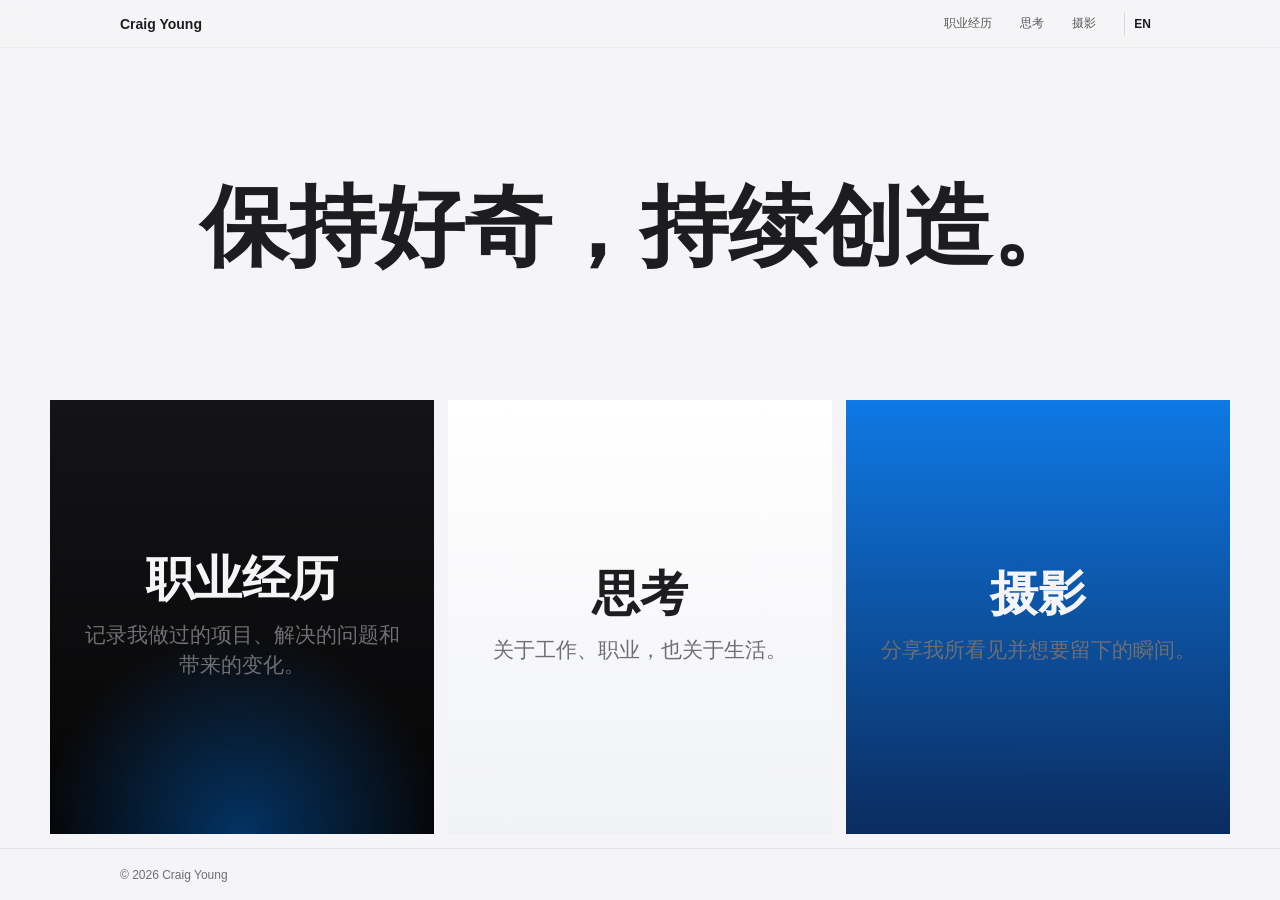
==== index.html @ 4dbf5811 "Fit homepage and footer into one viewport" ====
<!doctype html>
<html lang="zh-CN">
  <head>
    <meta charset="utf-8">
    <meta name="viewport" content="width=device-width, initial-scale=1">
    <title>Craig Young | 职业作品集</title>
    <link rel="stylesheet" href="styles.css">
    <script src="language.js" defer></script>
  </head>
  <body class="home-page">
    <header class="site-header">
      <a class="brand" href="index.html" data-i18n-aria-label="homeLabel">Craig Young</a>
      <nav class="nav" data-i18n-aria-label="navLabel" aria-label="主导航">
        <a href="experiences.html" data-i18n="navExperiences">经历</a>
        <a href="thinking.html" data-i18n="navThinking">思考</a>
        <a href="photography.html" data-i18n="navPhotography">摄影</a>
        <button class="language-toggle" type="button" data-language-toggle aria-label="Switch to English">EN</button>
      </nav>
    </header>

    <main id="top" class="home-main">
      <section class="hero quote-hero">
        <h1><span data-i18n="heroQuoteLead">保持好奇，</span><span data-i18n="heroQuoteEnd">持续创造。</span></h1>
      </section>

      <section id="sections" class="product-showcase home-sections">
        <div class="home-section-grid">
          <a class="product-card product-card-dark" href="experiences.html">
            <div class="product-copy">
              <h2 data-i18n="navExperiences">职业经历</h2>
              <p data-i18n="experienceCard">记录我做过的项目、解决的问题和带来的变化。</p>
            </div>
          </a>

          <a class="product-card product-card-light" href="thinking.html">
            <div class="product-copy">
              <h2 data-i18n="navThinking">思考</h2>
              <p data-i18n="thinkingCard">关于工作、职业，也关于生活。</p>
            </div>
          </a>

          <a class="product-card product-card-blue" href="photography.html">
            <div class="product-copy">
              <h2 data-i18n="navPhotography">摄影</h2>
              <p data-i18n="photographyCard">分享我所看见并想要留下的瞬间。</p>
            </div>
          </a>
        </div>
      </section>

    </main>
    <footer class="site-footer">
      <p>© 2026 Craig Young</p>
    </footer>
  </body>
</html>
---- styles.css ----
:root {
  color-scheme: light;
  --ink: #1d1d1f;
  --muted: #6e6e73;
  --subtle: #f5f5f7;
  --line: rgba(0, 0, 0, 0.08);
  --blue: #0071e3;
  --deep: #08080a;
  --card: #ffffff;
}

* {
  box-sizing: border-box;
}

html {
  scroll-behavior: smooth;
}

body {
  margin: 0;
  color: var(--ink);
  background: var(--subtle);
  font-family: -apple-system, BlinkMacSystemFont, "SF Pro Display", "SF Pro Text", "Segoe UI", sans-serif;
  text-rendering: optimizeLegibility;
}

.home-page {
  display: grid;
  grid-template-rows: 48px minmax(0, 1fr) 52px;
  min-height: 100svh;
}

.home-page .site-header {
  position: relative;
}

.home-main {
  display: grid;
  grid-template-rows: 44% 56%;
  min-height: 0;
}

a {
  color: inherit;
  text-decoration: none;
}

.site-header {
  position: sticky;
  top: 0;
  z-index: 10;
  display: flex;
  align-items: center;
  justify-content: space-between;
  height: 48px;
  padding: 0 max(22px, calc((100vw - 1040px) / 2));
  border-bottom: 1px solid rgba(0, 0, 0, 0.04);
  background: rgba(245, 245, 247, 0.72);
  backdrop-filter: saturate(180%) blur(18px);
}

.brand {
  font-size: 14px;
  font-weight: 600;
}

.nav {
  display: flex;
  align-items: center;
  gap: 28px;
  color: rgba(29, 29, 31, 0.72);
  font-size: 12px;
}

.nav a:hover {
  color: var(--ink);
}

.nav a[aria-current="page"] {
  color: var(--ink);
  font-weight: 600;
}

.language-toggle {
  min-width: 36px;
  padding: 5px 0;
  border: 0;
  border-left: 1px solid rgba(0, 0, 0, 0.12);
  color: var(--ink);
  background: transparent;
  font: inherit;
  font-weight: 600;
  cursor: pointer;
}

.hero {
  display: grid;
  place-items: center;
  min-height: 78svh;
  padding: 112px 22px 84px;
  text-align: center;
}

.quote-hero {
  min-height: 72svh;
}

.home-page .quote-hero {
  min-height: 0;
  height: 100%;
  padding: 28px 22px 22px;
}

.quote-hero h1 {
  max-width: 920px;
  margin-bottom: 0;
  font-size: clamp(52px, 7vw, 88px);
}

.page-hero {
  width: min(1040px, calc(100% - 44px));
  margin: 0 auto;
  padding: 76px 0 34px;
  text-align: left;
}

.kicker {
  margin: 0 0 16px;
  color: var(--muted);
  font-size: 17px;
  font-weight: 600;
  line-height: 1.35;
}

h1,
h2,
h3,
p {
  margin-top: 0;
}

h1 {
  max-width: 980px;
  margin-bottom: 24px;
  font-size: clamp(48px, 8vw, 96px);
  font-weight: 700;
  line-height: 1.02;
  letter-spacing: 0;
}

.page-hero h1 {
  margin-bottom: 14px;
  font-size: clamp(34px, 4.5vw, 50px);
  line-height: 1.08;
}

.hero-text {
  max-width: 720px;
  margin: 0 auto;
  color: var(--muted);
  font-size: clamp(21px, 3vw, 28px);
  font-weight: 500;
  line-height: 1.45;
}

.page-hero .hero-text {
  max-width: 680px;
  margin: 0;
  font-size: clamp(17px, 2vw, 20px);
  line-height: 1.5;
}

.statement {
  display: grid;
  place-items: center;
  padding: 38px 22px 110px;
}

.statement p {
  max-width: 860px;
  margin: 0;
  color: var(--ink);
  font-size: clamp(28px, 5vw, 56px);
  font-weight: 650;
  line-height: 1.12;
  letter-spacing: 0;
  text-align: center;
}

.product-showcase {
  width: min(1180px, calc(100% - 28px));
  margin: 0 auto;
  padding-bottom: 14px;
}

.home-sections {
  height: 100%;
  padding-bottom: 14px;
}

.home-section-grid {
  display: grid;
  grid-template-columns: repeat(3, minmax(0, 1fr));
  gap: 14px;
  height: 100%;
}

.home-section-grid .product-card {
  min-height: 0;
  height: 100%;
  margin-bottom: 0;
}

.home-section-grid .product-copy {
  align-self: center;
  padding: 28px;
}

.home-section-grid .product-copy h2 {
  font-size: clamp(32px, 4vw, 48px);
}

.home-section-grid .product-copy p:not(.kicker) {
  font-size: clamp(17px, 1.7vw, 21px);
}

.product-card {
  position: relative;
  overflow: hidden;
  display: grid;
  min-height: 620px;
  margin-bottom: 14px;
  border-radius: 0;
  background: var(--card);
}

a.product-card {
  transition: transform 180ms ease, filter 180ms ease;
}

a.product-card:hover {
  transform: translateY(-2px);
  filter: brightness(0.98);
}

.product-card-dark {
  color: #f5f5f7;
  background:
    radial-gradient(circle at 50% 100%, rgba(0, 113, 227, 0.42), transparent 42%),
    linear-gradient(180deg, #141416, #050506);
}

.product-card-dark .kicker,
.product-card-dark p {
  color: rgba(245, 245, 247, 0.74);
}

.product-copy {
  position: relative;
  z-index: 2;
  max-width: 720px;
  margin: 0 auto;
  padding: 74px 28px;
  text-align: center;
}

.product-copy h2,
.story-section h2,
.notes-section h2 {
  margin-bottom: 16px;
  font-size: clamp(42px, 7vw, 76px);
  font-weight: 700;
  line-height: 1.04;
  letter-spacing: 0;
}

.product-copy p:not(.kicker),
.notes-section > p {
  margin-bottom: 0;
  color: var(--muted);
  font-size: clamp(20px, 2.5vw, 26px);
  font-weight: 500;
  line-height: 1.45;
}

.product-visual {
  position: absolute;
  inset: auto 0 58px;
  display: grid;
  place-items: center;
  height: 260px;
}

.product-visual span {
  position: absolute;
  width: min(72vw, 720px);
  height: 160px;
  border: 1px solid rgba(255, 255, 255, 0.16);
  border-radius: 999px;
  transform: rotate(var(--rotate));
}

.product-visual span:nth-child(1) {
  --rotate: 0deg;
}

.product-visual span:nth-child(2) {
  --rotate: 9deg;
  width: min(68vw, 640px);
}

.product-visual span:nth-child(3) {
  --rotate: -9deg;
  width: min(64vw, 580px);
}

.product-grid {
  display: grid;
  grid-template-columns: repeat(2, minmax(0, 1fr));
  gap: 14px;
}

.product-grid .product-card {
  min-height: 560px;
  margin-bottom: 0;
}

.product-card-wide {
  min-height: 460px;
}

.product-card-light {
  background:
    linear-gradient(180deg, #ffffff, #f1f2f5);
}

.product-card-blue {
  color: #f5f5f7;
  background:
    linear-gradient(180deg, rgba(0, 113, 227, 0.94), #0b2c5f);
}

.product-card-blue .kicker,
.product-card-blue p {
  color: rgba(245, 245, 247, 0.78);
}

.story-section {
  width: min(1040px, calc(100% - 44px));
  margin: 0 auto;
  padding: 128px 0 116px;
  text-align: center;
}

.story-section h2 {
  max-width: 760px;
  margin-right: auto;
  margin-left: auto;
}

.story-list {
  display: grid;
  grid-template-columns: repeat(5, minmax(0, 1fr));
  gap: 1px;
  margin-top: 52px;
  overflow: hidden;
  border: 1px solid var(--line);
  background: var(--line);
}

.story-list article {
  min-height: 260px;
  padding: 28px 20px;
  background: #fff;
  text-align: left;
}

.story-list span {
  display: block;
  margin-bottom: 82px;
  color: var(--blue);
  font-size: 13px;
  font-weight: 700;
}

.story-list h3 {
  margin-bottom: 10px;
  font-size: 24px;
  line-height: 1.12;
}

.story-list p {
  margin: 0;
  color: var(--muted);
  font-size: 15px;
  line-height: 1.5;
}

.notes-section {
  display: grid;
  grid-template-columns: 0.95fr 1fr;
  align-items: end;
  gap: 48px;
  width: min(1040px, calc(100% - 44px));
  margin: 0 auto 14px;
  padding: 82px 56px;
  background: #fff;
}

.secondary-page {
  background: #fff;
}

.secondary-page .page-hero {
  border-bottom: 1px solid var(--line);
}

.experiences-page .page-hero,
.detail-page .page-hero {
  text-align: center;
}

.experiences-page .page-hero .hero-text,
.detail-page .page-hero .hero-text {
  margin-right: auto;
  margin-left: auto;
}

.notes-section h2 {
  margin-bottom: 0;
}

.case-board,
.note-board {
  width: min(1040px, calc(100% - 44px));
  margin: 0 auto 14px;
}

.secondary-page .case-board,
.secondary-page .note-board,
.secondary-page .page-story {
  margin-bottom: 72px;
}

.secondary-page .case-board {
  margin-bottom: 0;
}

.experiences-page .case-board {
  width: min(760px, calc(100% - 44px));
}

.secondary-page .note-board article {
  background: var(--subtle);
}

.photography-page .page-hero {
  text-align: center;
}

.photography-page .page-hero .hero-text {
  margin-right: auto;
  margin-left: auto;
}

.photography-placeholder {
  display: grid;
  place-items: center;
  width: min(1040px, calc(100% - 44px));
  min-height: 360px;
  margin: 0 auto 72px;
  background: var(--subtle);
  color: var(--muted);
  font-size: 17px;
}

.site-footer {
  display: flex;
  align-items: center;
  min-height: 52px;
  padding: 0 max(22px, calc((100vw - 1040px) / 2));
  border-top: 1px solid var(--line);
  color: var(--muted);
  background: var(--subtle);
}

.site-footer p {
  margin: 0;
  font-size: 12px;
  line-height: 1;
}

.case-row {
  position: relative;
  display: grid;
  grid-template-columns: minmax(220px, 0.62fr) 1fr;
  align-items: start;
  gap: 36px;
  min-height: auto;
  margin-bottom: 0;
  padding: 36px 54px 36px 0;
  border-bottom: 1px solid var(--line);
  background: #fff;
}

.experiences-page .case-row {
  grid-template-columns: 1fr;
  gap: 18px;
  padding: 48px 54px;
  text-align: center;
}

.experiences-page .case-row .kicker {
  margin-bottom: 12px;
}

.experiences-page .case-row > p {
  max-width: 620px;
  margin-right: auto;
  margin-left: auto;
}

.case-row::after {
  position: absolute;
  top: 50%;
  right: 4px;
  color: var(--muted);
  font-size: 24px;
  content: "→";
  transform: translateY(-50%);
  transition: color 180ms ease, transform 180ms ease;
}

.case-row:hover::after,
.case-row:focus-visible::after {
  color: var(--blue);
  transform: translate(4px, -50%);
}

.case-row:focus-visible {
  outline: 2px solid var(--blue);
  outline-offset: 4px;
}

.case-row h2,
.note-board h2 {
  margin-bottom: 0;
  font-size: clamp(24px, 3vw, 36px);
  font-weight: 650;
  line-height: 1.16;
  letter-spacing: 0;
}

.case-row > p {
  margin: 0;
  color: var(--muted);
  font-size: 17px;
  font-weight: 450;
  line-height: 1.6;
}

.detail-hero {
  padding-top: 50px;
  padding-bottom: 48px;
}

.back-link {
  display: block;
  margin-bottom: 72px;
  color: var(--blue);
  font-size: 14px;
  font-weight: 600;
  text-align: left;
}

.detail-content {
  width: min(760px, calc(100% - 44px));
  margin: 0 auto 80px;
}

.detail-section {
  display: grid;
  grid-template-columns: 1fr;
  gap: 26px;
  padding: 68px 0;
  border-bottom: 1px solid var(--line);
  text-align: center;
}

.detail-section span {
  display: block;
  margin-bottom: 18px;
  color: var(--blue);
  font-size: 13px;
  font-weight: 700;
}

.detail-section h2 {
  margin-bottom: 0;
  font-size: clamp(26px, 3vw, 38px);
  line-height: 1.12;
}

.detail-section > p {
  max-width: 680px;
  margin: 0 auto;
  color: var(--muted);
  font-size: clamp(18px, 2vw, 21px);
  line-height: 1.65;
}

.page-story {
  padding-top: 84px;
  padding-bottom: 0;
  text-align: left;
}

.page-story > .kicker,
.page-story > h2 {
  text-align: left;
}

.page-story > h2 {
  max-width: 720px;
  margin: 0 0 44px;
  font-size: clamp(30px, 4vw, 48px);
  line-height: 1.1;
}

.page-story .story-list {
  grid-template-columns: 1fr;
  gap: 0;
  margin-top: 0;
  border: 0;
  background: transparent;
}

.page-story .story-list article {
  display: grid;
  grid-template-columns: 72px minmax(140px, 0.35fr) 1fr;
  align-items: baseline;
  gap: 24px;
  min-height: 0;
  padding: 28px 0;
  border-bottom: 1px solid var(--line);
}

.page-story .story-list span {
  margin-bottom: 0;
}

.page-story .story-list h3 {
  margin-bottom: 0;
}

.page-story .story-list p {
  font-size: 17px;
}

.note-board {
  display: grid;
  grid-template-columns: repeat(3, minmax(0, 1fr));
  gap: 14px;
}

.note-board article {
  display: flex;
  flex-direction: column;
  justify-content: space-between;
  min-height: 420px;
  padding: 36px;
  background: #fff;
}

.note-board h2 {
  font-size: clamp(24px, 3vw, 34px);
}

@media (max-width: 900px) {
  .home-section-grid,
  .product-grid,
  .story-list,
  .notes-section,
  .case-row,
  .note-board {
    grid-template-columns: 1fr;
  }

  .home-main {
    grid-template-rows: 34% 66%;
  }

  .home-section-grid {
    grid-template-rows: repeat(3, minmax(0, 1fr));
    gap: 8px;
  }

  .home-section-grid .product-copy {
    padding: 18px 24px;
  }

  .story-list article {
    min-height: 180px;
  }

  .page-story .story-list article {
    grid-template-columns: 56px minmax(120px, 0.4fr) 1fr;
  }

  .story-list span {
    margin-bottom: 44px;
  }

  .notes-section {
    padding: 64px 28px;
  }

  .case-row {
    padding: 28px 48px 28px 0;
  }

  .experiences-page .case-row {
    padding: 42px 48px;
  }

  .note-board article {
    min-height: 260px;
  }
}

@media (max-width: 640px) {
  .site-header {
    padding: 0 16px;
  }

  .nav {
    gap: 13px;
    font-size: 11px;
  }

  .language-toggle {
    min-width: 30px;
  }

  .hero {
    min-height: 70svh;
    padding-top: 86px;
  }

  .quote-hero {
    min-height: 62svh;
  }

  .home-page .quote-hero {
    min-height: 0;
    padding: 18px 20px;
  }

  .quote-hero h1 {
    font-size: 42px;
  }

  .quote-hero h1 span {
    display: block;
  }

  .page-hero {
    width: calc(100% - 40px);
    padding: 58px 0 28px;
  }

  .statement {
    padding-bottom: 72px;
  }

  .product-showcase {
    width: calc(100% - 20px);
  }

  .product-card,
  .product-grid .product-card {
    min-height: 460px;
  }

  .home-section-grid .product-card {
    min-height: 0;
    height: 100%;
  }

  .home-section-grid .product-copy h2 {
    margin-bottom: 10px;
    font-size: 28px;
  }

  .home-section-grid .product-copy p:not(.kicker) {
    font-size: 15px;
    line-height: 1.4;
  }

  .product-copy {
    padding: 54px 22px;
  }

  .product-visual {
    bottom: 36px;
  }

  .story-section,
  .case-board,
  .note-board,
  .photography-placeholder {
    width: calc(100% - 40px);
  }

  .story-section {
    padding-top: 88px;
    padding-bottom: 80px;
  }

  .story-list article {
    min-height: 154px;
  }

  .case-row {
    gap: 16px;
    padding: 28px 42px 28px 0;
  }

  .experiences-page .case-board {
    width: calc(100% - 40px);
  }

  .experiences-page .case-row {
    padding: 38px 36px;
  }

  .detail-hero {
    padding-top: 32px;
    padding-bottom: 36px;
  }

  .back-link {
    margin-bottom: 52px;
  }

  .detail-content {
    width: calc(100% - 40px);
    margin-bottom: 56px;
  }

  .detail-section {
    grid-template-columns: 1fr;
    gap: 22px;
    padding: 48px 0;
  }

  .page-story {
    padding-top: 18px;
  }

  .page-story .story-list article {
    grid-template-columns: 42px 1fr;
    gap: 8px 14px;
    padding: 24px 0;
  }

  .page-story .story-list p {
    grid-column: 2;
  }

  .note-board {
    gap: 1px;
  }

  .note-board article {
    min-height: 220px;
    padding: 28px;
  }

  .site-footer {
    min-height: 48px;
    padding: 0 20px;
  }
}

@media (max-width: 390px) {
  .brand {
    font-size: 12px;
  }

  .nav {
    gap: 9px;
  }
}

@media (max-width: 340px) {
  .brand {
    max-width: 36px;
    overflow: hidden;
    white-space: nowrap;
  }

  .nav {
    gap: 7px;
  }
}
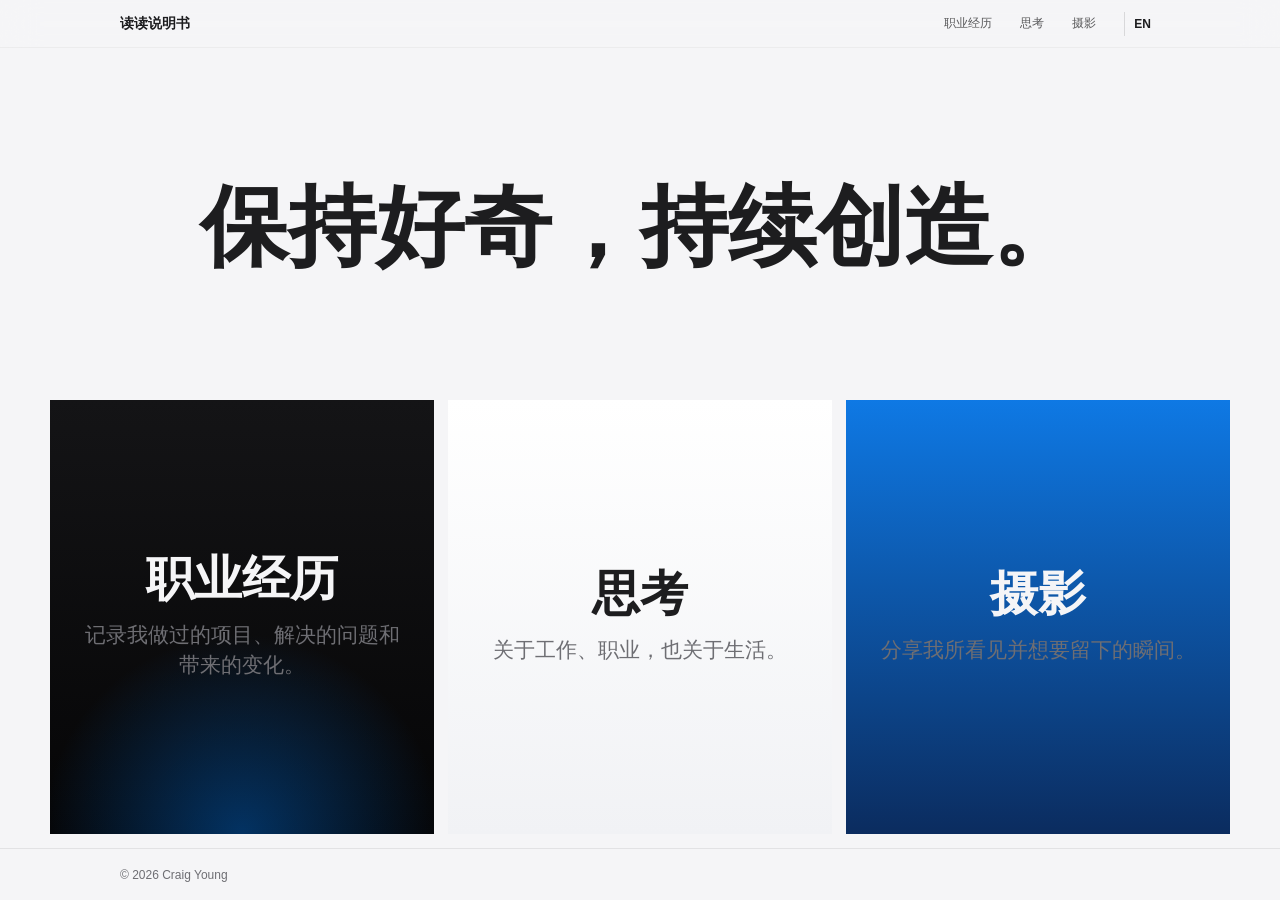
==== commit 8e09662d: "Localize site brand name" ====
--- a/index.html
+++ b/index.html
@@ -9,7 +9,7 @@
   </head>
   <body class="home-page">
     <header class="site-header">
-      <a class="brand" href="index.html" data-i18n-aria-label="homeLabel">Craig Young</a>
+      <a class="brand" href="index.html" data-i18n="brandName" data-i18n-aria-label="homeLabel">读读说明书</a>
       <nav class="nav" data-i18n-aria-label="navLabel" aria-label="主导航">
         <a href="experiences.html" data-i18n="navExperiences">经历</a>
         <a href="thinking.html" data-i18n="navThinking">思考</a>
--- a/styles.css
+++ b/styles.css
@@ -895,12 +895,6 @@
 }
 
 @media (max-width: 340px) {
-  .brand {
-    max-width: 36px;
-    overflow: hidden;
-    white-space: nowrap;
-  }
-
   .nav {
     gap: 7px;
   }
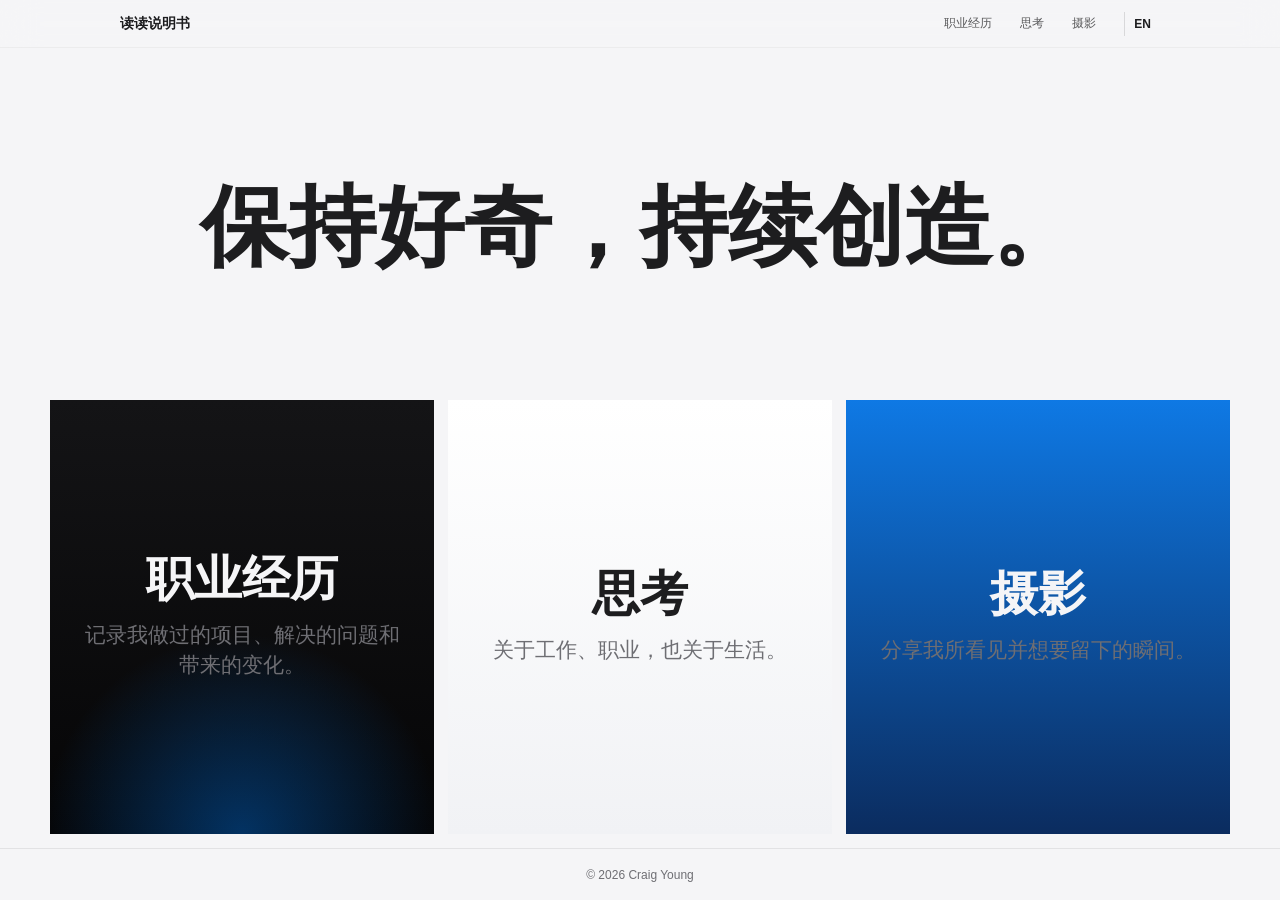
==== commit b02b4ba9: "Bust cached assets and center footer" ====
--- a/index.html
+++ b/index.html
@@ -4,8 +4,8 @@
     <meta charset="utf-8">
     <meta name="viewport" content="width=device-width, initial-scale=1">
     <title>Craig Young | 职业作品集</title>
-    <link rel="stylesheet" href="styles.css">
-    <script src="language.js" defer></script>
+    <link rel="stylesheet" href="styles.css?v=20260715-2">
+    <script src="language.js?v=20260715-2" defer></script>
   </head>
   <body class="home-page">
     <header class="site-header">
--- a/styles.css
+++ b/styles.css
@@ -478,11 +478,13 @@
 .site-footer {
   display: flex;
   align-items: center;
+  justify-content: center;
   min-height: 52px;
   padding: 0 max(22px, calc((100vw - 1040px) / 2));
   border-top: 1px solid var(--line);
   color: var(--muted);
   background: var(--subtle);
+  text-align: center;
 }
 
 .site-footer p {
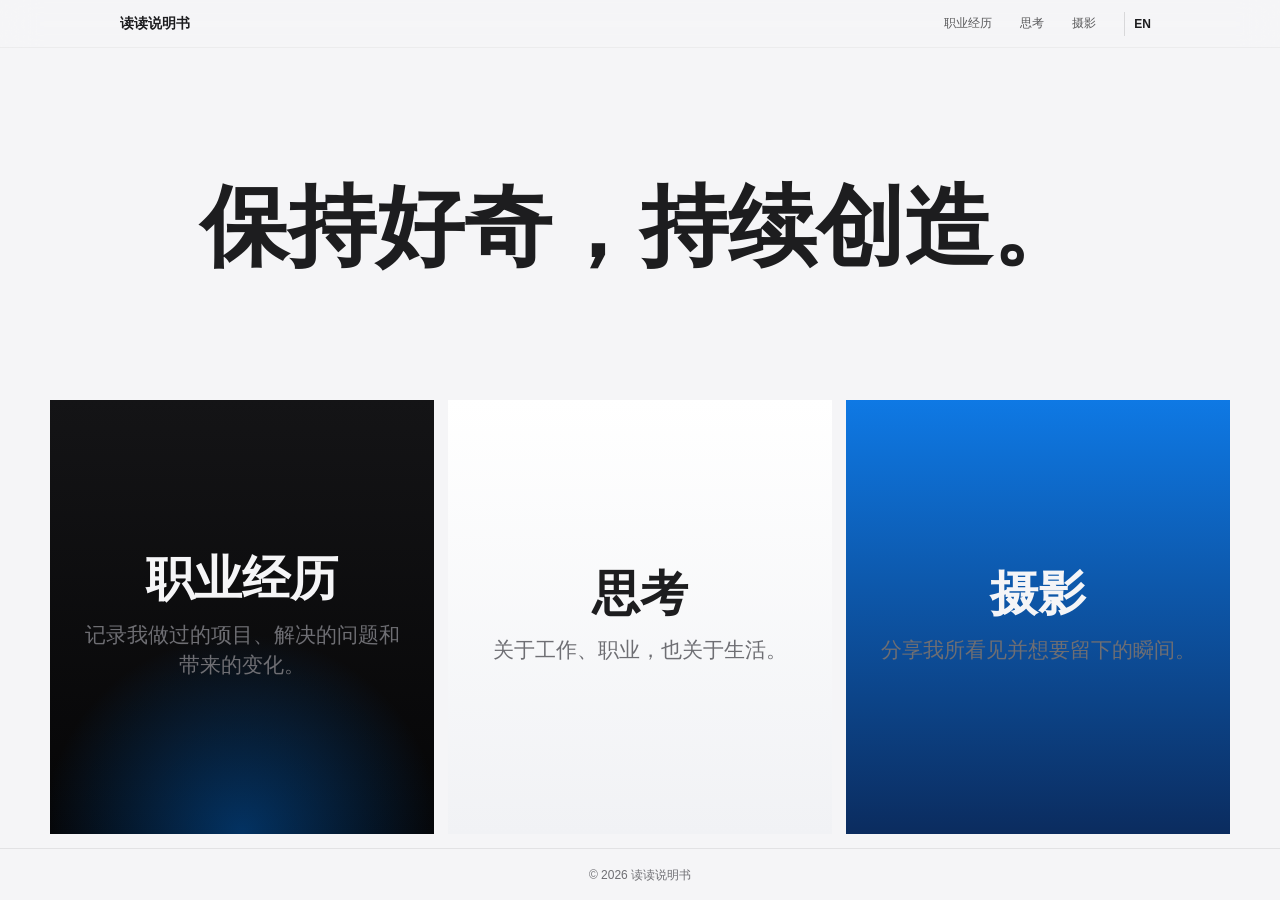
==== commit 5c5c7ec1: "Localize tab titles and footer brand" ====
--- a/index.html
+++ b/index.html
@@ -3,9 +3,9 @@
   <head>
     <meta charset="utf-8">
     <meta name="viewport" content="width=device-width, initial-scale=1">
-    <title>Craig Young | 职业作品集</title>
+    <title>读读说明书</title>
     <link rel="stylesheet" href="styles.css?v=20260715-2">
-    <script src="language.js?v=20260715-2" defer></script>
+    <script src="language.js?v=20260715-3" defer></script>
   </head>
   <body class="home-page">
     <header class="site-header">
@@ -50,7 +50,7 @@
 
     </main>
     <footer class="site-footer">
-      <p>© 2026 Craig Young</p>
+      <p data-i18n="footerCopyright">© 2026 读读说明书</p>
     </footer>
   </body>
 </html>
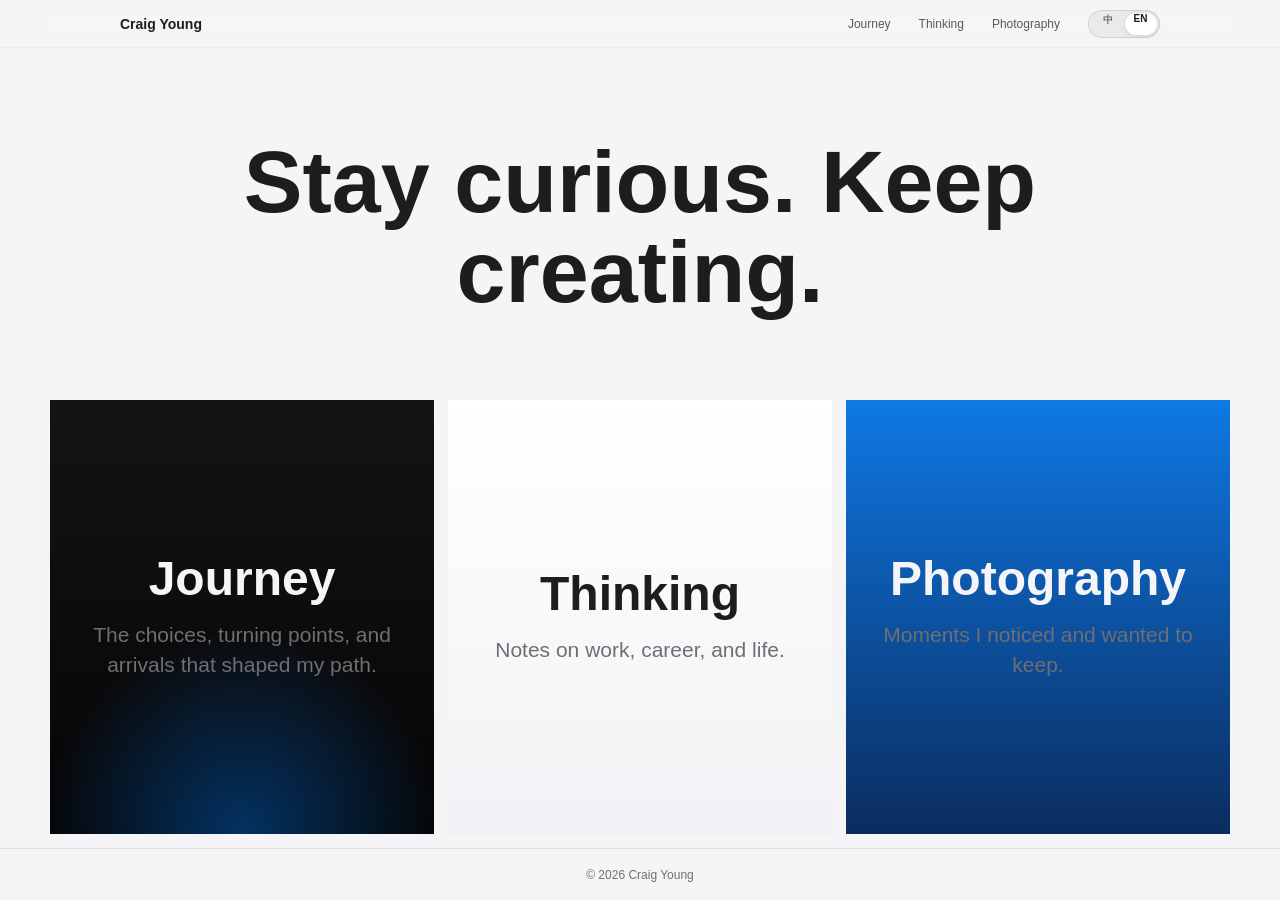
==== commit bf8f9ef3: "Rename journey and add language switch" ====
--- a/index.html
+++ b/index.html
@@ -4,17 +4,19 @@
     <meta charset="utf-8">
     <meta name="viewport" content="width=device-width, initial-scale=1">
     <title>读读说明书</title>
-    <link rel="stylesheet" href="styles.css?v=20260715-2">
-    <script src="language.js?v=20260715-3" defer></script>
+    <link rel="stylesheet" href="styles.css?v=20260715-4">
+    <script src="language.js?v=20260715-4" defer></script>
   </head>
   <body class="home-page">
     <header class="site-header">
       <a class="brand" href="index.html" data-i18n="brandName" data-i18n-aria-label="homeLabel">读读说明书</a>
       <nav class="nav" data-i18n-aria-label="navLabel" aria-label="主导航">
-        <a href="experiences.html" data-i18n="navExperiences">经历</a>
+        <a href="experiences.html" data-i18n="navExperiences">旅程</a>
         <a href="thinking.html" data-i18n="navThinking">思考</a>
         <a href="photography.html" data-i18n="navPhotography">摄影</a>
-        <button class="language-toggle" type="button" data-language-toggle aria-label="Switch to English">EN</button>
+        <button class="language-toggle" type="button" data-language-toggle aria-label="切换至英文">
+          <span data-language-option="zh">中</span><span data-language-option="en">EN</span>
+        </button>
       </nav>
     </header>
 
@@ -27,8 +29,8 @@
         <div class="home-section-grid">
           <a class="product-card product-card-dark" href="experiences.html">
             <div class="product-copy">
-              <h2 data-i18n="navExperiences">职业经历</h2>
-              <p data-i18n="experienceCard">记录我做过的项目、解决的问题和带来的变化。</p>
+              <h2 data-i18n="navExperiences">旅程</h2>
+              <p data-i18n="experienceCard">记录职业选择，也记录生活中重要的转折与抵达。</p>
             </div>
           </a>
 
--- a/styles.css
+++ b/styles.css
@@ -83,15 +83,56 @@
 }
 
 .language-toggle {
-  min-width: 36px;
-  padding: 5px 0;
-  border: 0;
-  border-left: 1px solid rgba(0, 0, 0, 0.12);
-  color: var(--ink);
-  background: transparent;
+  position: relative;
+  display: grid;
+  grid-template-columns: repeat(2, 1fr);
+  width: 72px;
+  min-width: 72px;
+  height: 28px;
+  padding: 2px;
+  border: 1px solid rgba(0, 0, 0, 0.1);
+  border-radius: 999px;
+  color: var(--muted);
+  background: rgba(0, 0, 0, 0.05);
   font: inherit;
+  font-size: 10px;
   font-weight: 600;
   cursor: pointer;
+}
+
+.language-toggle::before {
+  position: absolute;
+  top: 2px;
+  left: 2px;
+  width: 32px;
+  height: 22px;
+  border-radius: 999px;
+  background: #fff;
+  box-shadow: 0 1px 4px rgba(0, 0, 0, 0.12);
+  content: "";
+  transition: transform 180ms ease;
+}
+
+.language-toggle[data-language="en"]::before {
+  transform: translateX(34px);
+}
+
+.language-toggle span {
+  position: relative;
+  z-index: 1;
+  display: grid;
+  place-items: center;
+  transition: color 180ms ease;
+}
+
+.language-toggle[data-language="zh"] [data-language-option="zh"],
+.language-toggle[data-language="en"] [data-language-option="en"] {
+  color: var(--ink);
+}
+
+.language-toggle:focus-visible {
+  outline: 2px solid var(--blue);
+  outline-offset: 2px;
 }
 
 .hero {
@@ -742,7 +783,18 @@
   }
 
   .language-toggle {
-    min-width: 30px;
+    width: 68px;
+    min-width: 68px;
+    height: 26px;
+  }
+
+  .language-toggle::before {
+    width: 30px;
+    height: 20px;
+  }
+
+  .language-toggle[data-language="en"]::before {
+    transform: translateX(32px);
   }
 
   .hero {
@@ -892,12 +944,35 @@
   }
 
   .nav {
-    gap: 9px;
+    gap: 7px;
+    font-size: 10px;
   }
 }
 
 @media (max-width: 340px) {
+  .site-header {
+    padding: 0 12px;
+  }
+
+  .brand {
+    font-size: 11px;
+  }
+
   .nav {
-    gap: 7px;
-  }
-}
+    gap: 5px;
+    font-size: 9px;
+  }
+
+  .language-toggle {
+    width: 60px;
+    min-width: 60px;
+  }
+
+  .language-toggle::before {
+    width: 26px;
+  }
+
+  .language-toggle[data-language="en"]::before {
+    transform: translateX(28px);
+  }
+}
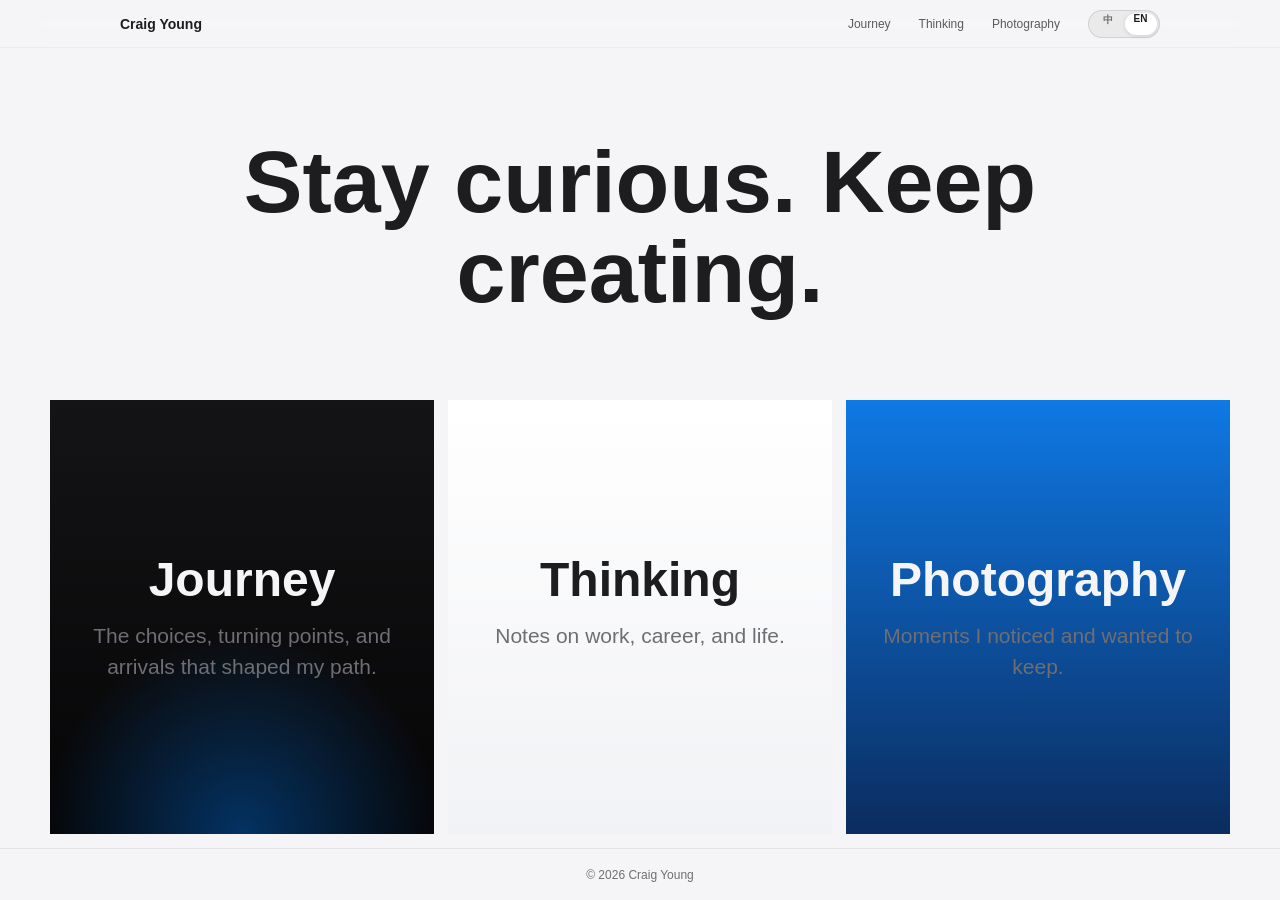
==== commit 54d6cf5e: "Align homepage card headings" ====
--- a/index.html
+++ b/index.html
@@ -4,7 +4,7 @@
     <meta charset="utf-8">
     <meta name="viewport" content="width=device-width, initial-scale=1">
     <title>读读说明书</title>
-    <link rel="stylesheet" href="styles.css?v=20260715-4">
+    <link rel="stylesheet" href="styles.css?v=20260718-1">
     <script src="language.js?v=20260715-4" defer></script>
   </head>
   <body class="home-page">
--- a/styles.css
+++ b/styles.css
@@ -259,10 +259,16 @@
 }
 
 .home-section-grid .product-copy h2 {
+  display: grid;
+  place-items: end center;
+  min-height: 1.15em;
   font-size: clamp(32px, 4vw, 48px);
 }
 
 .home-section-grid .product-copy p:not(.kicker) {
+  display: grid;
+  place-items: start center;
+  min-height: 3em;
   font-size: clamp(17px, 1.7vw, 21px);
 }
 
@@ -843,11 +849,13 @@
   }
 
   .home-section-grid .product-copy h2 {
+    min-height: 1.15em;
     margin-bottom: 10px;
     font-size: 28px;
   }
 
   .home-section-grid .product-copy p:not(.kicker) {
+    min-height: 2.8em;
     font-size: 15px;
     line-height: 1.4;
   }
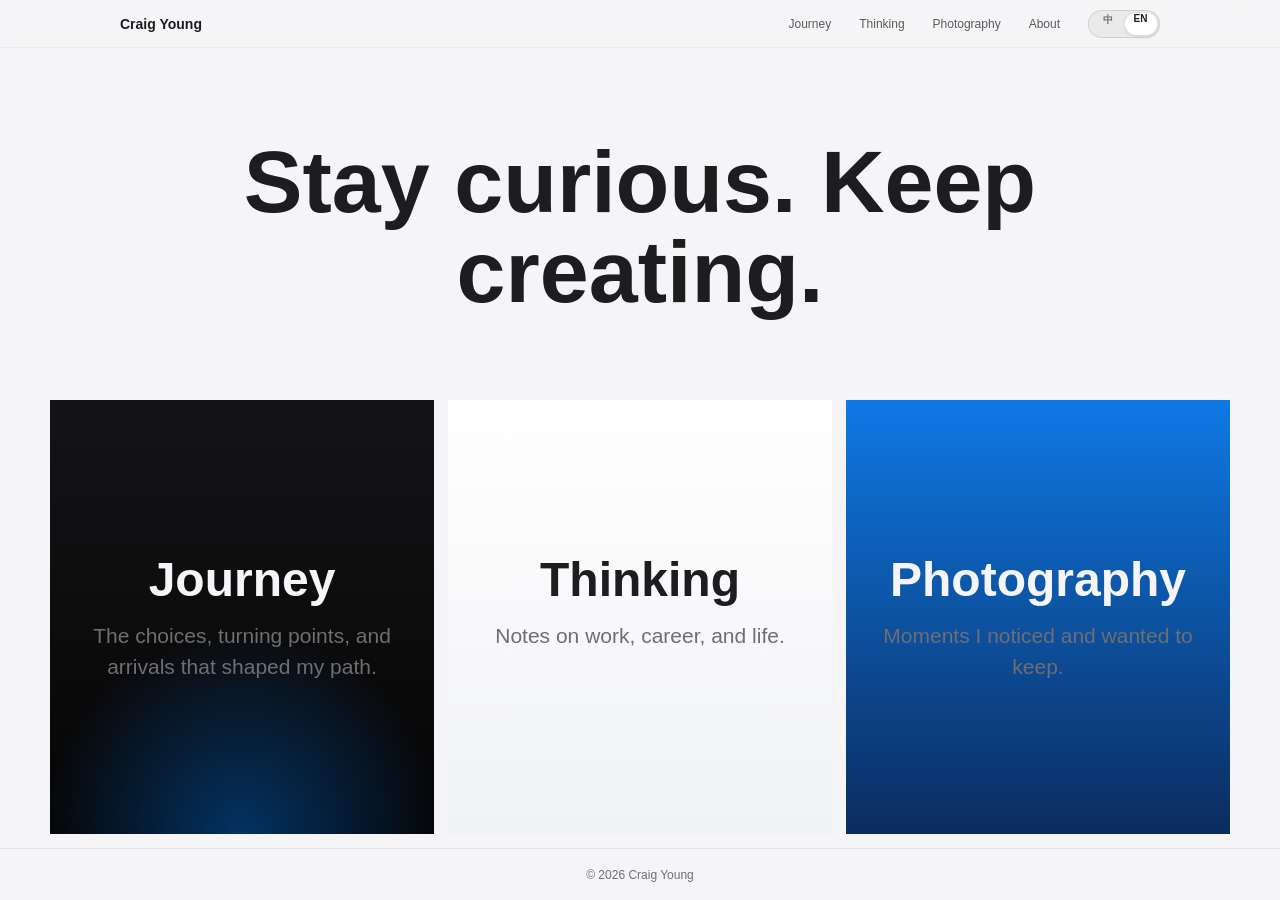
==== commit 4e9439f2: "Add about page and full article dates" ====
--- a/index.html
+++ b/index.html
@@ -4,8 +4,8 @@
     <meta charset="utf-8">
     <meta name="viewport" content="width=device-width, initial-scale=1">
     <title>读读说明书</title>
-    <link rel="stylesheet" href="styles.css?v=20260718-1">
-    <script src="language.js?v=20260715-4" defer></script>
+    <link rel="stylesheet" href="styles.css?v=20260718-7">
+    <script src="language.js?v=20260718-7" defer></script>
   </head>
   <body class="home-page">
     <header class="site-header">
@@ -14,6 +14,7 @@
         <a href="experiences.html" data-i18n="navExperiences">旅程</a>
         <a href="thinking.html" data-i18n="navThinking">思考</a>
         <a href="photography.html" data-i18n="navPhotography">摄影</a>
+        <a href="about.html" data-i18n="navAbout">关于</a>
         <button class="language-toggle" type="button" data-language-toggle aria-label="切换至英文">
           <span data-language-option="zh">中</span><span data-language-option="en">EN</span>
         </button>
--- a/styles.css
+++ b/styles.css
@@ -464,7 +464,10 @@
 }
 
 .experiences-page .page-hero,
+.thinking-page .page-hero,
 .detail-page .page-hero {
+  display: grid;
+  justify-items: center;
   text-align: center;
 }
 
@@ -502,24 +505,143 @@
   background: var(--subtle);
 }
 
-.photography-page .page-hero {
+.photography-main {
+  display: grid;
+  grid-template-rows: auto minmax(520px, 1fr);
+  min-height: calc(100svh - 100px);
+}
+
+.photography-heading {
+  display: grid;
+  justify-items: center;
+  padding: 32px 22px 24px;
   text-align: center;
 }
 
-.photography-page .page-hero .hero-text {
-  margin-right: auto;
-  margin-left: auto;
-}
-
-.photography-placeholder {
+.photography-heading .kicker {
+  margin-bottom: 8px;
+  font-size: 14px;
+}
+
+.photography-heading h1 {
+  margin: 0;
+  font-size: clamp(36px, 4vw, 48px);
+  line-height: 1;
+}
+
+.photo-window {
+  position: relative;
+  min-height: 520px;
+  overflow: hidden;
+  border-top: 1px solid var(--line);
+  border-bottom: 1px solid var(--line);
+  background: #f5f5f7;
+  cursor: grab;
+  touch-action: none;
+}
+
+.photo-window.is-dragging {
+  cursor: grabbing;
+}
+
+.photo-canvas {
+  position: absolute;
+  inset: 0;
+}
+
+.photo-window-vignette {
+  position: absolute;
+  inset: 0;
+  z-index: 120;
+  box-shadow: inset 0 0 100px rgba(29, 29, 31, 0.16);
+  pointer-events: none;
+}
+
+.photo-tile {
+  position: absolute;
+  top: 0;
+  left: 0;
+  width: clamp(150px, 18vw, 260px);
+  aspect-ratio: 1.38;
+  padding: 0;
+  overflow: hidden;
+  border: 0;
+  border-radius: 6px;
+  background-color: #d9d9de;
+  background-image: url("assets/photography-demo-atlas.png");
+  background-position: var(--atlas-x) var(--atlas-y);
+  background-size: 400% 300%;
+  box-shadow: 0 14px 38px rgba(29, 29, 31, 0.18);
+  cursor: pointer;
+  will-change: transform;
+}
+
+.photo-tile:hover {
+  box-shadow: 0 18px 46px rgba(29, 29, 31, 0.24);
+}
+
+.photo-tile:focus-visible {
+  outline: 3px solid var(--blue);
+  outline-offset: 4px;
+}
+
+.photo-dialog {
+  width: min(920px, calc(100% - 40px));
+  max-width: none;
+  padding: 0;
+  overflow: visible;
+  border: 0;
+  border-radius: 6px;
+  background: #fff;
+  box-shadow: 0 30px 90px rgba(0, 0, 0, 0.32);
+}
+
+.photo-dialog::backdrop {
+  background: rgba(0, 0, 0, 0.72);
+}
+
+.photo-dialog-close {
+  position: absolute;
+  top: 12px;
+  right: 12px;
+  z-index: 2;
   display: grid;
   place-items: center;
-  width: min(1040px, calc(100% - 44px));
-  min-height: 360px;
-  margin: 0 auto 72px;
-  background: var(--subtle);
+  width: 34px;
+  height: 34px;
+  padding: 0;
+  border: 0;
+  border-radius: 50%;
+  color: #fff;
+  background: rgba(0, 0, 0, 0.58);
+  font-size: 24px;
+  line-height: 1;
+  cursor: pointer;
+}
+
+.photo-dialog-image {
+  width: 100%;
+  aspect-ratio: 1.55;
+  border-radius: 6px 6px 0 0;
+  background-color: #d9d9de;
+  background-image: url("assets/photography-demo-atlas.png");
+  background-position: var(--atlas-x) var(--atlas-y);
+  background-size: 400% 300%;
+}
+
+.photo-dialog-meta {
+  padding: 20px 24px 22px;
+}
+
+.photo-dialog-meta .kicker {
+  margin-bottom: 4px;
+  color: var(--ink);
+}
+
+.photo-dialog-meta > p:last-child {
+  margin: 0;
   color: var(--muted);
-  font-size: 17px;
+  font-size: 14px;
 }
 
 .site-footer {
@@ -609,54 +731,287 @@
   line-height: 1.6;
 }
 
-.detail-hero {
-  padding-top: 50px;
-  padding-bottom: 48px;
-}
-
-.back-link {
-  display: block;
+.journey-explorer {
+  margin: 0 auto 48px;
+  overflow: hidden;
+}
+
+.timeline-node:focus-visible,
+.timeline-viewport:focus-visible {
+  outline: 2px solid var(--blue);
+  outline-offset: 3px;
+}
+
+.timeline-viewport {
+  position: relative;
+  overflow-x: auto;
+  overflow-y: hidden;
+  width: min(920px, calc(100% - 44px));
+  height: 96px;
+  margin: 0 auto;
+  scrollbar-width: none;
+  overscroll-behavior-x: contain;
+}
+
+.timeline-viewport::-webkit-scrollbar {
+  display: none;
+}
+
+.timeline-track {
+  position: relative;
+  display: flex;
+  width: 100%;
+  min-width: 100%;
+  height: 88px;
+}
+
+.timeline-track::before,
+.timeline-progress {
+  position: absolute;
+  top: 47px;
+  height: 1px;
+  pointer-events: none;
+}
+
+.timeline-track::before {
+  right: var(--timeline-edge, calc(100% / 12));
+  left: var(--timeline-edge, calc(100% / 12));
+  content: "";
+  background: rgba(29, 29, 31, 0.18);
+}
+
+.timeline-progress {
+  left: var(--progress-start, 0);
+  width: var(--progress-width, 0);
+  background: var(--blue);
+  transition: width 420ms cubic-bezier(0.22, 1, 0.36, 1), left 420ms cubic-bezier(0.22, 1, 0.36, 1);
+}
+
+.timeline-node {
+  position: relative;
+  z-index: 1;
+  flex: 1 0 0;
+  height: 88px;
+  padding: 0;
+  border: 0;
+  color: var(--muted);
+  background: transparent;
+  font: inherit;
+  cursor: pointer;
+  transition: color 220ms ease, transform 220ms ease;
+}
+
+.timeline-node:hover {
+  color: var(--ink);
+  transform: translateY(-2px);
+}
+
+.timeline-year {
+  position: absolute;
+  top: 8px;
+  left: 50%;
+  font-size: 14px;
+  font-weight: 650;
+  line-height: 1;
+  transform: translateX(-50%);
+}
+
+.timeline-dot {
+  position: absolute;
+  top: 41px;
+  left: 50%;
+  width: 10px;
+  height: 10px;
+  border: 2px solid #fff;
+  border-radius: 50%;
+  background: #fff;
+  box-shadow: 0 0 0 1px rgba(29, 29, 31, 0.18);
+  transform: translate(-50%, -50%);
+  transition: background 220ms ease, box-shadow 220ms ease, transform 220ms ease;
+}
+
+.timeline-node.is-selected {
+  color: var(--ink);
+}
+
+.timeline-node.is-selected .timeline-dot {
+  background: var(--blue);
+  box-shadow: 0 0 0 6px rgba(0, 113, 227, 0.12), 0 0 22px rgba(0, 113, 227, 0.22);
+  transform: translate(-50%, -50%) scale(1.25);
+}
+
+.journey-panels {
+  width: min(760px, calc(100% - 44px));
+  margin: 0 auto;
+  border-top: 1px solid var(--line);
+}
+
+.journey-panel {
+  padding: 34px 0 16px;
+  text-align: center;
+}
+
+.journey-panel[hidden] {
+  display: none;
+}
+
+.journey-panel.is-active {
+  animation: journey-panel-in 260ms ease both;
+}
+
+.journey-panel h2 {
+  margin-bottom: 16px;
+  font-size: clamp(34px, 5vw, 52px);
+  line-height: 1.08;
+}
+
+.journey-panel > p:not(.kicker) {
+  max-width: 640px;
+  margin: 0 auto 26px;
+  color: var(--muted);
+  font-size: clamp(18px, 2vw, 21px);
+  line-height: 1.6;
+}
+
+.journey-panel a,
+.journey-status {
+  color: var(--blue);
+  font-size: 14px;
+  font-weight: 600;
+}
+
+.journey-status {
+  color: var(--muted);
+}
+
+@keyframes journey-panel-in {
+  from {
+    opacity: 0;
+    transform: translateY(8px);
+  }
+  to {
+    opacity: 1;
+    transform: translateY(0);
+  }
+}
+
+.article-reader {
+  width: min(760px, calc(100% - 44px));
+  margin: 0 auto;
+}
+
+.article-header {
+  padding: 52px 0 46px;
+  border-bottom: 1px solid var(--line);
+}
+
+.article-back {
+  display: inline-block;
   margin-bottom: 72px;
   color: var(--blue);
   font-size: 14px;
   font-weight: 600;
-  text-align: left;
-}
-
-.detail-content {
+}
+
+.article-category,
+.article-date {
+  color: var(--muted);
+  font-size: 14px;
+  font-weight: 600;
+}
+
+.article-category {
+  margin-bottom: 16px;
+}
+
+.article-header h1 {
+  max-width: 760px;
+  margin-bottom: 22px;
+  font-size: clamp(42px, 6vw, 68px);
+  line-height: 1.08;
+}
+
+.article-dek {
+  max-width: 700px;
+  margin-bottom: 24px;
+  color: var(--muted);
+  font-size: clamp(19px, 2.2vw, 23px);
+  line-height: 1.55;
+}
+
+.article-body {
+  padding: 48px 0 96px;
+}
+
+.article-body p,
+.article-body blockquote {
+  font-size: 19px;
+  line-height: 1.85;
+}
+
+.article-body p {
+  margin-bottom: 28px;
+}
+
+.article-body h2 {
+  margin: 56px 0 20px;
+  font-size: 30px;
+  line-height: 1.25;
+}
+
+.article-body blockquote {
+  margin: 46px 0;
+  padding: 6px 0 6px 24px;
+  border-left: 3px solid var(--blue);
+  color: var(--ink);
+  font-size: 24px;
+  font-weight: 600;
+}
+
+.about-page .page-hero {
+  display: grid;
+  justify-items: center;
+  text-align: center;
+}
+
+.about-content {
   width: min(760px, calc(100% - 44px));
   margin: 0 auto 80px;
 }
 
-.detail-section {
-  display: grid;
-  grid-template-columns: 1fr;
-  gap: 26px;
-  padding: 68px 0;
+.about-section {
+  display: grid;
+  grid-template-columns: 48px 1fr;
+  gap: 28px;
+  padding: 48px 0;
   border-bottom: 1px solid var(--line);
-  text-align: center;
-}
-
-.detail-section span {
-  display: block;
-  margin-bottom: 18px;
+}
+
+.about-section > span {
+  padding-top: 7px;
   color: var(--blue);
   font-size: 13px;
   font-weight: 700;
 }
 
-.detail-section h2 {
-  margin-bottom: 0;
-  font-size: clamp(26px, 3vw, 38px);
-  line-height: 1.12;
-}
-
-.detail-section > p {
-  max-width: 680px;
-  margin: 0 auto;
+.about-section h2 {
+  margin-bottom: 14px;
+  font-size: 28px;
+  line-height: 1.2;
+}
+
+.about-section p {
+  max-width: 640px;
+  margin: 0;
   color: var(--muted);
-  font-size: clamp(18px, 2vw, 21px);
-  line-height: 1.65;
+  font-size: 18px;
+  line-height: 1.7;
+}
+
+.about-contact a {
+  color: var(--blue);
+  font-size: 18px;
+  font-weight: 600;
 }
 
 .page-story {
@@ -724,6 +1079,26 @@
 
 .note-board h2 {
   font-size: clamp(24px, 3vw, 34px);
+}
+
+.note-link {
+  display: block;
+  height: 100%;
+}
+
+.note-link article {
+  height: 100%;
+  transition: background 180ms ease, transform 180ms ease;
+}
+
+.note-link:hover article {
+  background: #fff;
+  transform: translateY(-2px);
+}
+
+.note-link:focus-visible {
+  outline: 2px solid var(--blue);
+  outline-offset: 4px;
 }
 
 @media (max-width: 900px) {
@@ -784,23 +1159,23 @@
   }
 
   .nav {
-    gap: 13px;
+    gap: 8px;
     font-size: 11px;
   }
 
   .language-toggle {
-    width: 68px;
-    min-width: 68px;
+    width: 60px;
+    min-width: 60px;
     height: 26px;
   }
 
   .language-toggle::before {
-    width: 30px;
+    width: 26px;
     height: 20px;
   }
 
   .language-toggle[data-language="en"]::before {
-    transform: translateX(32px);
+    transform: translateX(28px);
   }
 
   .hero {
@@ -870,8 +1245,7 @@
 
   .story-section,
   .case-board,
-  .note-board,
-  .photography-placeholder {
+  .note-board {
     width: calc(100% - 40px);
   }
 
@@ -897,24 +1271,118 @@
     padding: 38px 36px;
   }
 
-  .detail-hero {
-    padding-top: 32px;
-    padding-bottom: 36px;
-  }
-
-  .back-link {
+  .journey-explorer {
+    margin-bottom: 36px;
+  }
+
+  .timeline-track {
+    width: max-content;
+    min-width: 100%;
+    padding-right: calc(50vw - 56px);
+    padding-left: calc(50vw - 56px);
+  }
+
+  .timeline-node {
+    flex: 0 0 112px;
+  }
+
+  .timeline-viewport {
+    width: 100%;
+  }
+
+  .journey-panels {
+    width: calc(100% - 40px);
+  }
+
+  .journey-panel {
+    padding-top: 30px;
+  }
+
+  .photography-main {
+    grid-template-rows: auto minmax(500px, 1fr);
+  }
+
+  .photography-heading {
+    padding: 26px 20px 20px;
+  }
+
+  .photography-heading h1 {
+    font-size: 36px;
+  }
+
+  .photo-window {
+    min-height: 500px;
+  }
+
+  .photo-window-vignette {
+    box-shadow: inset 0 0 56px rgba(29, 29, 31, 0.14);
+  }
+
+  .photo-tile {
+    width: 150px;
+  }
+
+  .photo-dialog {
+    width: calc(100% - 28px);
+  }
+
+  .photo-dialog-image {
+    aspect-ratio: 1.1;
+  }
+
+  .article-reader {
+    width: calc(100% - 40px);
+  }
+
+  .article-header {
+    padding: 32px 0 36px;
+  }
+
+  .article-back {
     margin-bottom: 52px;
   }
 
-  .detail-content {
+  .article-header h1 {
+    font-size: 38px;
+  }
+
+  .article-body {
+    padding: 36px 0 72px;
+  }
+
+  .article-body p {
+    font-size: 18px;
+    line-height: 1.8;
+  }
+
+  .article-body h2 {
+    margin-top: 44px;
+    font-size: 27px;
+  }
+
+  .article-body blockquote {
+    margin: 36px 0;
+    padding-left: 18px;
+    font-size: 21px;
+  }
+
+  .about-content {
     width: calc(100% - 40px);
     margin-bottom: 56px;
   }
 
-  .detail-section {
-    grid-template-columns: 1fr;
-    gap: 22px;
-    padding: 48px 0;
+  .about-section {
+    grid-template-columns: 34px 1fr;
+    gap: 14px;
+    padding: 36px 0;
+  }
+
+  .about-section h2 {
+    font-size: 25px;
+  }
+
+  .about-section p {
+    font-size: 17px;
   }
 
   .page-story {
@@ -946,6 +1414,20 @@
   }
 }
 
+@media (prefers-reduced-motion: reduce) {
+  .timeline-viewport,
+  .timeline-node,
+  .timeline-progress,
+  .timeline-dot {
+    scroll-behavior: auto;
+    transition: none;
+  }
+
+  .journey-panel.is-active {
+    animation: none;
+  }
+}
+
 @media (max-width: 390px) {
   .brand {
     font-size: 12px;
